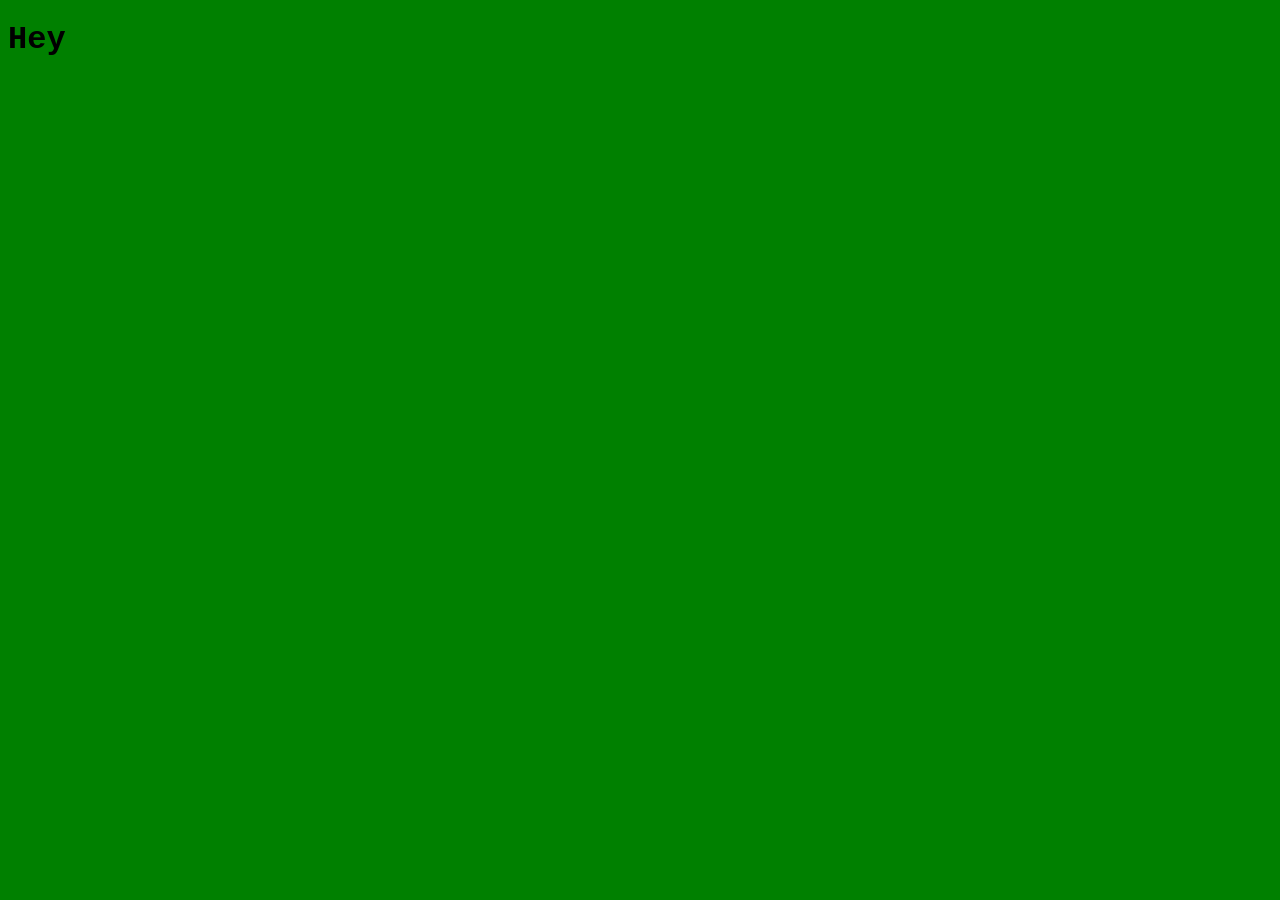
==== index.html @ ed5b6b05 "Project created" ====
<!DOCTYPE html>
<html lang="en">
<head>
	<meta charset="UTF-8">
	<meta name="viewport" content="width=device-width, initial-scale=1.0">
	<title>Harith</title>
	<link rel="stylesheet" href="style.css">
</head>
<body>
	<h1>Hey</h1>
</body>
</html>
---- style.css ----
body{
	font-family: 'Courier New', Courier, monospace;
	background-color: green;
}
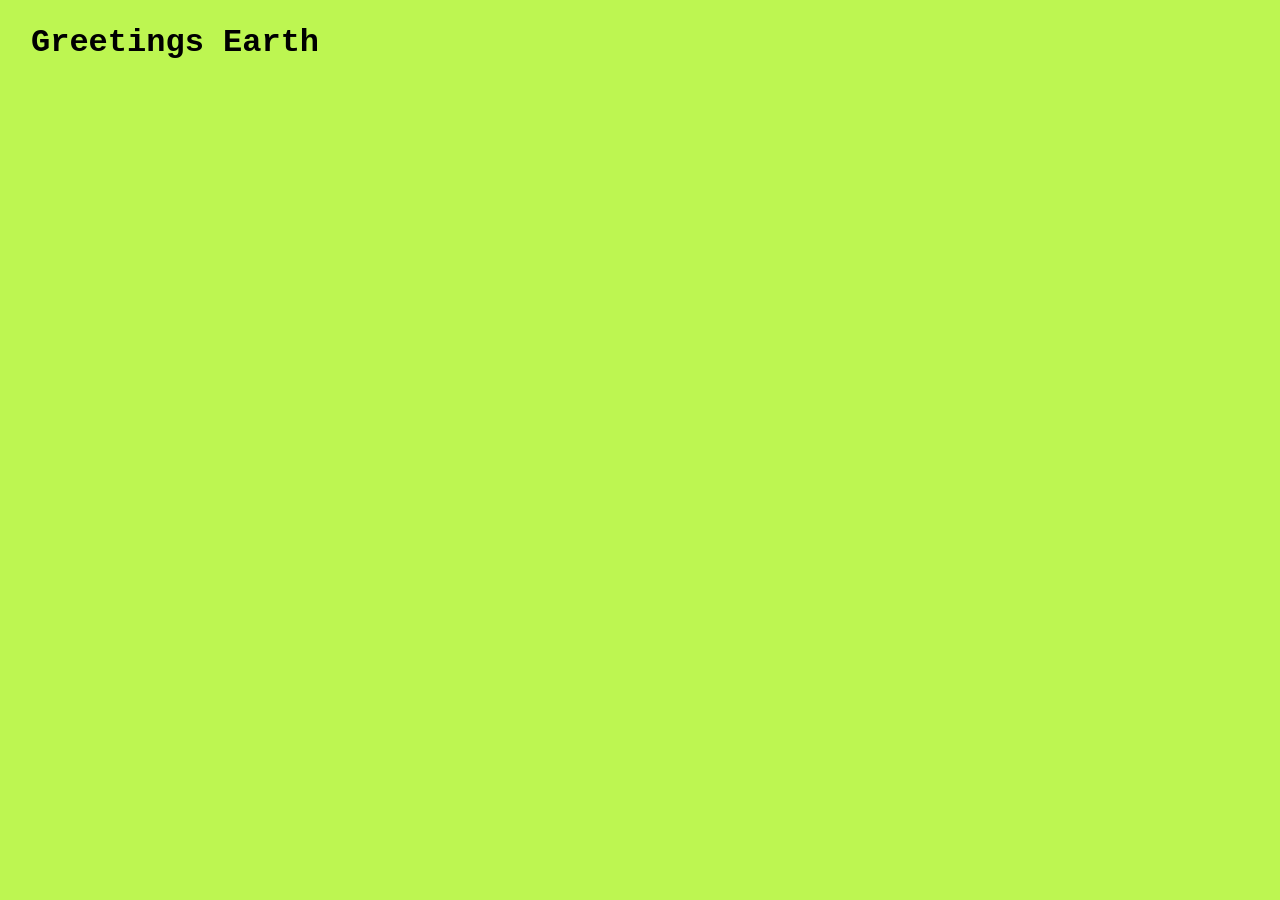
==== commit 01466581: "Circles.js added" ====
--- a/index.html
+++ b/index.html
@@ -5,8 +5,12 @@
 	<meta name="viewport" content="width=device-width, initial-scale=1.0">
 	<title>Harith</title>
 	<link rel="stylesheet" href="style.css">
+	<script src="p5.js"></script>
+
 </head>
 <body>
-	<h1>Hey</h1>
+	<h1>⠀Greetings Earth⠀</h1>
+	<script src="circles.js"></script>
+	
 </body>
 </html>
--- a/style.css
+++ b/style.css
@@ -1,4 +1,4 @@
 body{
 	font-family: 'Courier New', Courier, monospace;
-	background-color: green;
+	background-color: rgb(189, 246, 81);
 }
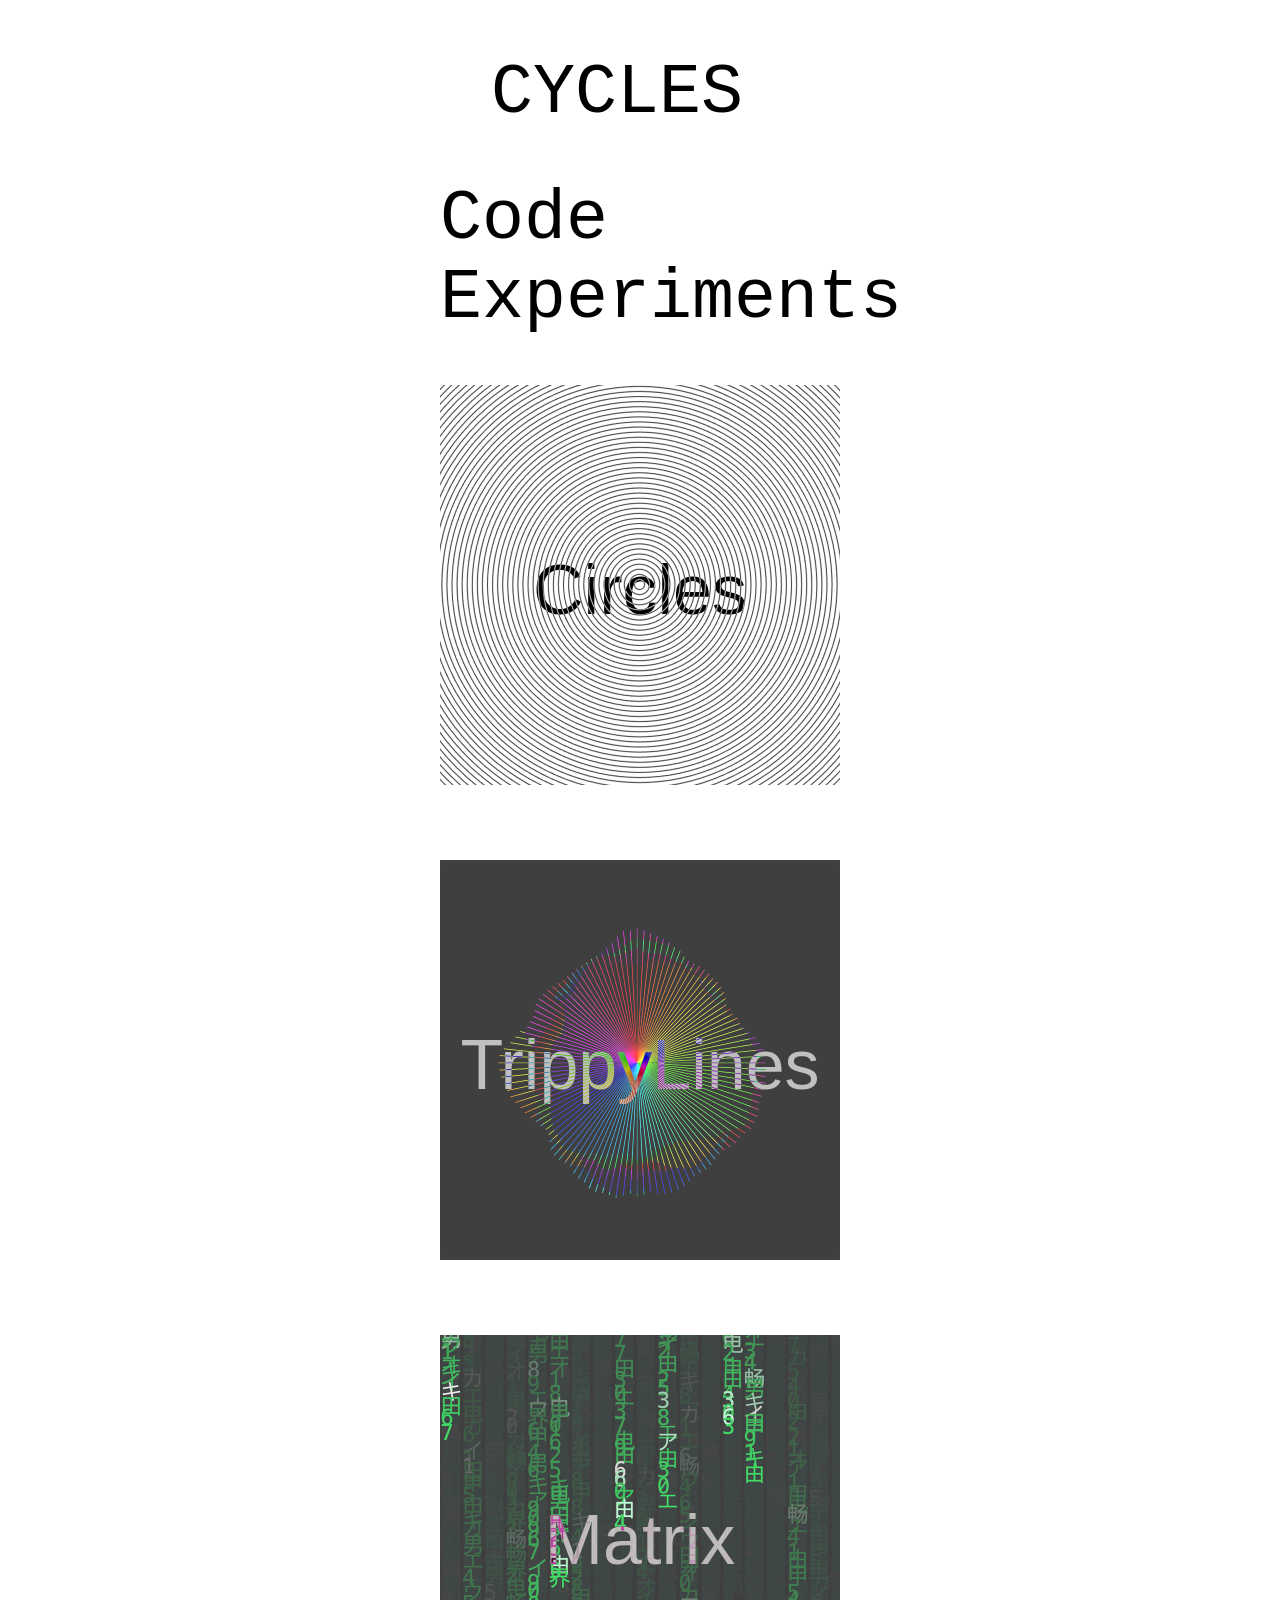
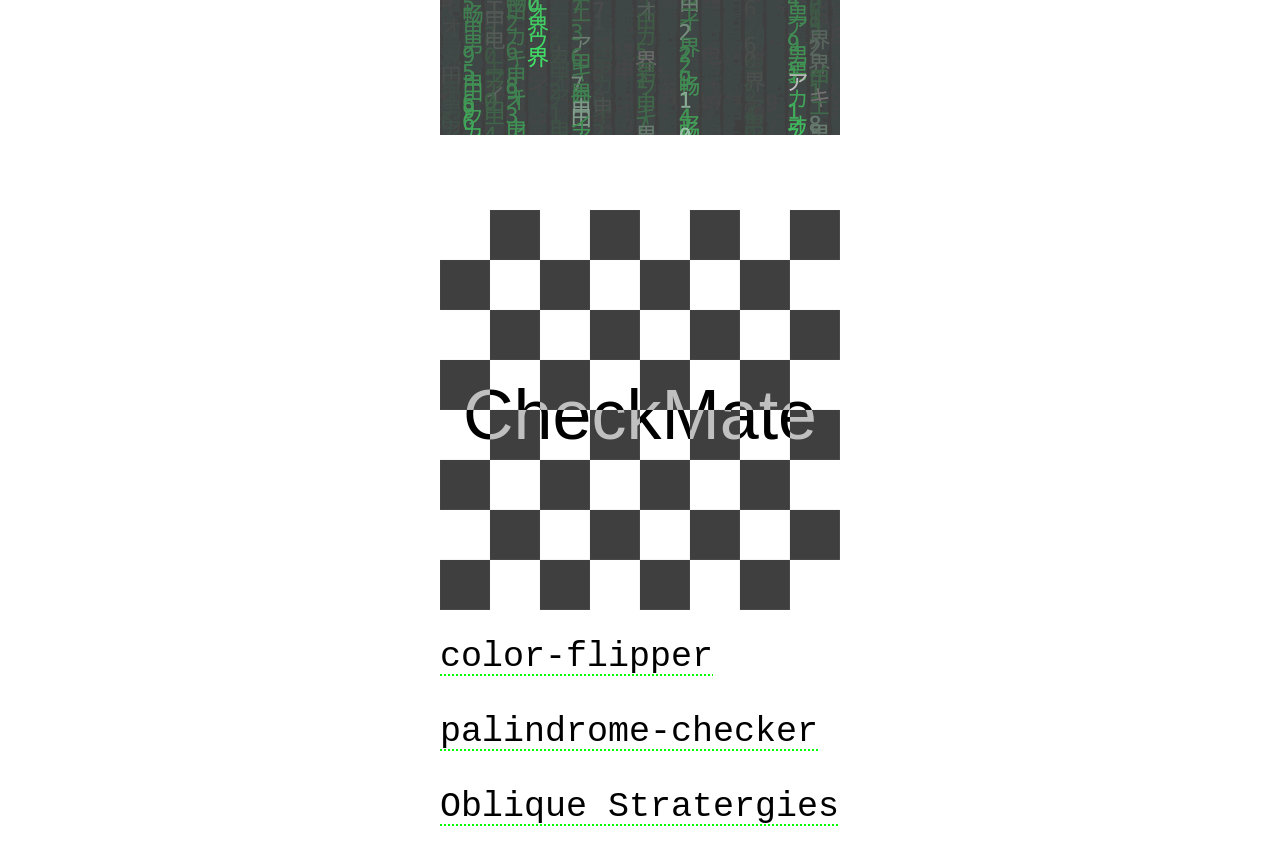
==== commit b3b9603b: "Travail bcp" ====
--- a/index.html
+++ b/index.html
@@ -9,8 +9,82 @@
 
 </head>
 <body>
-	<h1>⠀Greetings Earth⠀</h1>
-	<script src="circles.js"></script>
+	<h1>⠀CYCLES⠀</h1>
 	
+	<h1>Code Experiments</h1>
+
+    <div class="gallery">
+        
+        <a href="circles.html">
+			<div class="card">
+            <img src="circles.png" alt="">
+			<h1>Circles</h1>
+			</div>
+        </a>
+
+		<a href="trippylines.html">
+			<div class="card">
+			<img src="trippylines.png" alt="">
+			<h1>TrippyLines</h1>
+			</div>
+			
+		</a>
+
+
+		<a href="MatrixChine.html">
+			<div class="card">
+			<img src="MatrixChine.png" alt="">
+			<h1>Matrix</h1>
+			</div>
+		</a>
+
+        <a href="checkers.html">
+			<div class="card">
+			<img src="checkers.png" alt="">
+				<h1>CheckMate</h1>
+			</div>
+		</a>
+       
+    </div>
+
+
+    <div class="lb" id="lb" aria-hidden="true">
+        <button type="button" aria-label="Fermer">×</button>
+        <iframe allow="camera; microphone; autoplay"></iframe>
+    </div>
+    <style>
+        .lb { position: fixed; inset: 0; background: rgba(0,0,0,.85); display: none; z-index: 9999; }
+        .lb.open { display: block; }
+        .lb iframe { position: absolute; top: 5vh; left: 5vw; width: 90vw; height: 90vh; border: 0; background: #fff; }
+        .lb button { z-index: 99; position: absolute; top: 1rem; right: 1rem; width: 3rem; height: 3rem; font-size: 1.5rem; background: #fff; border: 0; cursor: pointer; }
+    </style>
+    <script>
+        function makeLightbox(){
+            const lb = document.getElementById('lb');
+            const frame = lb.querySelector('iframe');
+            const close = lb.querySelector('button');
+        
+            const open = url => { frame.src = url; lb.classList.add('open'); lb.setAttribute('aria-hidden', 'false'); };
+            const shut = () => { frame.src = 'about:blank'; lb.classList.remove('open'); lb.setAttribute('aria-hidden', 'true'); };
+        
+            document.querySelectorAll('.gallery a').forEach(a => {
+            a.addEventListener('click', e => { e.preventDefault(); open(a.href); });
+            });
+            close.addEventListener('click', shut);
+            lb.addEventListener('click', e => { if (e.target === lb) shut(); });
+            document.addEventListener('keydown', e => { if (e.key === 'Escape' && lb.classList.contains('open')) shut(); });
+        }
+        makeLightbox();
+    </script>
+	
+	
+	<nav>
+		<ul> <a href="color-flipper.html"> color-flipper </a></ul>
+		<ul><a href="palindrome-checker.html"> palindrome-checker </a></ul>
+		<ul><a href="oblique-stratergies.html"> Oblique Stratergies </a></ul>
+
+	</nav>
+
+
 </body>
 </html>
--- a/style.css
+++ b/style.css
@@ -1,4 +1,63 @@
 body{
 	font-family: 'Courier New', Courier, monospace;
-	background-color: rgb(189, 246, 81);
+	background-color: rgb(255, 255, 255);
+	max-width: 400px;
+	margin: auto;
+	font-size: 35px;
+}
+* {font-weight: inherit;}
+
+
+/* Navigation */
+nav ul { list-style-type: none; padding: 0;}
+nav ul { margin-top: 1rem;}
+
+a { color: inherit;}
+
+a {
+  text-decoration-style: dotted;
+  text-decoration-thickness: 2px;
+  text-decoration-color: rgb(0, 255, 0);
+  text-decoration-skip-ink: none;
+  text-underline-offset: 0.25em;
+  display: inline-block;
+  transition: transform 0.2s ease, opacity 0.2s ease, color 0.2s ease;
+}
+
+
+img { max-width:  100%; opacity: 75%; 
+}
+a:hover {
+	background: rgb(139, 169, 199);
+	color: aliceblue;
+	transform: scale(1.05);
+}
+
+a:hover img {
+	opacity: 1;
+}
+.gallery {
+display: grid;
+gap: 4rem;
+grid-template-columns: repeat(auto-fill, minmax(min(15rem, 100%), 1fr));
+grid-auto-rows: 1fr;
+}
+
+.card {
+    position: relative;
+}
+
+.card h1 {
+	font-family: Arial, Helvetica, sans-serif;
+	font-size: 70px;
+    position: absolute;
+    top: 50%;
+    left: 50%;
+    margin: 0;
+    color: rgb(255, 255, 255);
+	mix-blend-mode: difference;
+
+	
+	transform: translate(-50%, -50%); 
+
 }
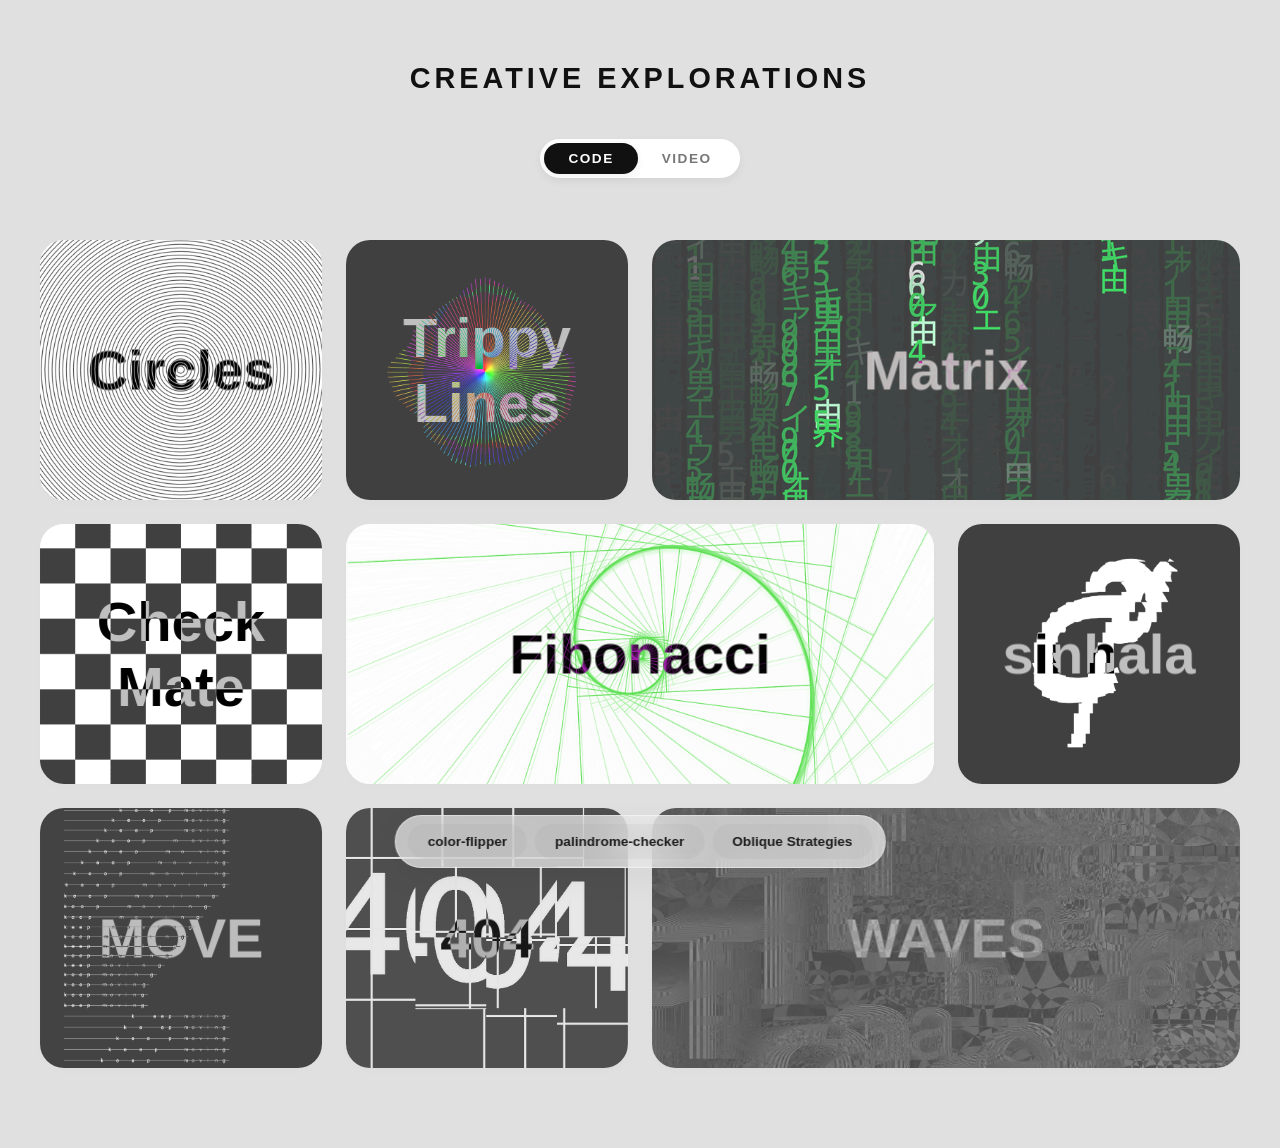
==== commit 3389c561: "Updated Mis en page genral Page Video" ====
--- a/index.html
+++ b/index.html
@@ -1,64 +1,104 @@
 <!DOCTYPE html>
 <html lang="en">
 <head>
-	<meta charset="UTF-8">
-	<meta name="viewport" content="width=device-width, initial-scale=1.0">
-	<title>Harith</title>
-	<link rel="stylesheet" href="style.css">
-	<script src="p5.js"></script>
-
+    <meta charset="UTF-8">
+    <meta name="viewport" content="width=device-width, initial-scale=1.0">
+    <title>Harith</title>
+    <link rel="stylesheet" href="style.css">
+    <script src="p5.js"></script>
 </head>
 <body>
-	<h1>⠀CYCLES⠀</h1>
-	
-	<h1>Code Experiments</h1>
+
+<header class="site-header">
+    <h1 class="main-title">CREATIVE EXPLORATIONS</h1>
+    
+    <div class="toggle-switch">
+        <a href="index.html" class="toggle-btn active">CODE</a>
+        <a href="video.html" class="toggle-btn">VIDEO</a>
+    </div>
+</header>
 
     <div class="gallery">
         
         <a href="circles.html">
-			<div class="card">
-            <img src="circles.png" alt="">
-			<h1>Circles</h1>
-			</div>
+            <div class="card">
+                <img src="circles.png" alt="">
+                <h1>Circles</h1>
+            </div>
         </a>
 
-		<a href="trippylines.html">
-			<div class="card">
-			<img src="trippylines.png" alt="">
-			<h1>TrippyLines</h1>
-			</div>
-			
-		</a>
+        <a href="trippylines.html">
+            <div class="card">
+                <img src="trippylines.png" alt="">
+                <h1>Trippy<br>Lines</h1> 
+            </div>
+        </a>
 
-
-		<a href="MatrixChine.html">
-			<div class="card">
-			<img src="MatrixChine.png" alt="">
-			<h1>Matrix</h1>
-			</div>
-		</a>
+        <a href="MatrixChine.html" class="wide">
+            <div class="card">
+                <img src="MatrixChine.png" alt="">
+                <h1>Matrix</h1>
+            </div>
+        </a>
 
         <a href="checkers.html">
-			<div class="card">
-			<img src="checkers.png" alt="">
-				<h1>CheckMate</h1>
-			</div>
-		</a>
-       
+            <div class="card">
+                <img src="checkers.png" alt="">
+                <h1>Check<br>Mate</h1>
+            </div>
+        </a>
+
+        <a href="fibonacci.html" class="wide">
+            <div class="card">
+                <img src="fibonacci.png" alt="">
+                <h1>Fibonacci</h1>
+            </div>
+        </a>
+        
+        <a href="Sinhala.html">
+            <div class="card">
+                <img src="Sinhala.png" alt="">
+                <h1>sinhala</h1>
+            </div>
+        </a>
+        
+        <a href="moving.html">
+            <div class="card">
+                <img src="moving.png" alt="">
+                <h1>MOVE</h1>
+            </div>
+        </a>
+        
+        <a href="404.html">
+            <div class="card">
+                <img src="404.png" alt="">
+                <h1>404</h1>
+            </div>
+        </a>
+ 
+        <a href="traces.html" class="wide">
+            <div class="card">
+                <img src="traces.png" alt="">
+                <h1>WAVES</h1>
+            </div>
+        </a>
     </div>
-
 
     <div class="lb" id="lb" aria-hidden="true">
         <button type="button" aria-label="Fermer">×</button>
         <iframe allow="camera; microphone; autoplay"></iframe>
     </div>
-    <style>
-        .lb { position: fixed; inset: 0; background: rgba(0,0,0,.85); display: none; z-index: 9999; }
-        .lb.open { display: block; }
-        .lb iframe { position: absolute; top: 5vh; left: 5vw; width: 90vw; height: 90vh; border: 0; background: #fff; }
-        .lb button { z-index: 99; position: absolute; top: 1rem; right: 1rem; width: 3rem; height: 3rem; font-size: 1.5rem; background: #fff; border: 0; cursor: pointer; }
-    </style>
+
+    <nav class="glass-dock">
+        <ul>
+            <li><a href="color-flipper.html">color-flipper</a></li>
+            <li><a href="palindrome-checker.html">palindrome-checker</a></li>
+            <li><a href="oblique-stratergies.html">Oblique Strategies</a></li>
+        </ul>
+    </nav>
+
     <script>
+        // Lightbox Core Engine
         function makeLightbox(){
             const lb = document.getElementById('lb');
             const frame = lb.querySelector('iframe');
@@ -68,23 +108,25 @@
             const shut = () => { frame.src = 'about:blank'; lb.classList.remove('open'); lb.setAttribute('aria-hidden', 'true'); };
         
             document.querySelectorAll('.gallery a').forEach(a => {
-            a.addEventListener('click', e => { e.preventDefault(); open(a.href); });
+                a.addEventListener('click', e => { 
+                    e.preventDefault(); 
+                    open(a.getAttribute('href')); 
+                });
             });
             close.addEventListener('click', shut);
             lb.addEventListener('click', e => { if (e.target === lb) shut(); });
             document.addEventListener('keydown', e => { if (e.key === 'Escape' && lb.classList.contains('open')) shut(); });
         }
         makeLightbox();
+
+        // Top Switch Controls Engine
+        const toggleButtons = document.querySelectorAll('.toggle-btn');
+        toggleButtons.forEach(btn => {
+            btn.addEventListener('click', () => {
+                toggleButtons.forEach(b => b.classList.remove('active'));
+                btn.classList.add('active');
+            });
+        });
     </script>
-	
-	
-	<nav>
-		<ul> <a href="color-flipper.html"> color-flipper </a></ul>
-		<ul><a href="palindrome-checker.html"> palindrome-checker </a></ul>
-		<ul><a href="oblique-stratergies.html"> Oblique Stratergies </a></ul>
-
-	</nav>
-
-
 </body>
 </html>
--- a/style.css
+++ b/style.css
@@ -1,63 +1,518 @@
-body{
-	font-family: 'Courier New', Courier, monospace;
-	background-color: rgb(255, 255, 255);
-	max-width: 400px;
-	margin: auto;
-	font-size: 35px;
-}
-* {font-weight: inherit;}
-
-
-/* Navigation */
-nav ul { list-style-type: none; padding: 0;}
-nav ul { margin-top: 1rem;}
-
-a { color: inherit;}
-
-a {
-  text-decoration-style: dotted;
-  text-decoration-thickness: 2px;
-  text-decoration-color: rgb(0, 255, 0);
-  text-decoration-skip-ink: none;
-  text-underline-offset: 0.25em;
-  display: inline-block;
-  transition: transform 0.2s ease, opacity 0.2s ease, color 0.2s ease;
-}
-
-
-img { max-width:  100%; opacity: 75%; 
-}
-a:hover {
-	background: rgb(139, 169, 199);
-	color: aliceblue;
-	transform: scale(1.05);
-}
-
-a:hover img {
-	opacity: 1;
-}
+/* ==========================================
+   1. GLOBAL RESET & LAYOUT ALIGNMENT 
+   ========================================== */
+* {
+    box-sizing: border-box;
+    font-weight: inherit;
+    margin: 0;
+    padding: 0;
+}
+
+body {
+    font-family: 'Space Grotesk', sans-serif;
+    font-weight: bold;
+    background-color: #f5f5f7; 
+    color: #1a1a1a;
+    min-height: 100vh;
+    display: flex;
+    flex-direction: column;
+    align-items: center;
+    padding: 40px 20px 140px 20px; /* Generous bottom padding to clear the fixed dock */
+}
+
+/* 
+   2. SITE HEADERS */
+.site-header {
+    text-align: center;
+    margin-bottom: 2rem;
+    display: flex;
+    flex-direction: column;
+    align-items: center;
+    gap: 1.5rem;
+    margin-top: 2rem;
+}
+
+.main-title {
+    font-size: 2rem;
+    font-weight: 700;
+    letter-spacing: -0.015em;
+    color: #1d1d1f;
+}
+
+.toggle-switch {
+    display: inline-flex;
+    background: rgba(0, 0, 0, 0.05);
+    border-radius: 30px;
+    padding: 3px;
+    backdrop-filter: blur(20px);
+    -webkit-backdrop-filter: blur(20px);
+}
+
+.toggle-btn {
+    font-family: inherit;
+    font-size: 0.85rem;
+    font-weight: 600;
+    letter-spacing: 0.03em;
+    padding: 6px 24px;
+    border-radius: 27px;
+    border: none;
+    background: transparent;
+    color: #86868b;
+    cursor: pointer;
+    transition: all 0.2s ease;
+}
+
+.toggle-btn.active {
+    background: #ffffff;
+    color: #1d1d1f;
+    box-shadow: 0px 3px 8px rgba(0, 0, 0, 0.06);
+}
+
+/* 3. PROFESSIONAL SHOWCASE GRID */
+
 .gallery {
-display: grid;
-gap: 4rem;
-grid-template-columns: repeat(auto-fill, minmax(min(15rem, 100%), 1fr));
-grid-auto-rows: 1fr;
-}
-
-.card {
-    position: relative;
+    display: grid;
+    grid-template-columns: repeat(4, 1fr); 
+    grid-auto-rows: 260px;
+    gap: 1.5rem;
+    
+    max-width: 1200px;
+    width: calc(100% - 40px); 
+    margin: 0 auto 5rem auto; 
+    box-sizing: border-box; 
+}
+
+
+.gallery a {
+    text-decoration: none !important;
+    color: inherit !important;
+    padding: 0 !important;
+    border-radius: 0 !important;
+    display: block !important;
+    height: 100% !important;
+    transition: none !important;
+}
+
+.gallery a:hover {
+    background: transparent !important;
+    transform: none !important;
+}
+
+/* Bento Box Column Modifiers */
+.gallery a.wide {
+    grid-column: span 2; /* Tells wide elements to extend across 2 columns */
+}
+
+/* --- RESPONSIVE BREAKPOINTS --- */
+@media (max-width: 1024px) {
+    .gallery { 
+        grid-template-columns: repeat(2, 1fr); /* Simplifies to 2 columns on tablets */
+        grid-auto-rows: 240px;
+    }
+}
+
+@media (max-width: 680px) {
+    .gallery { 
+        grid-template-columns: 1fr; /* Stack everything flat on mobile screens */
+        grid-auto-rows: 220px;
+        gap: 1rem;
+    }
+    .gallery a.wide {
+        grid-column: span 1; /* Stops wide cards from overflowing screen edge */
+    }
+}
+
+/* --- CARD GRAPHICAL STYLES --- */
+.card { 
+    background: #ffffff;
+    border-radius: 24px; /* Slightly increased to match look of your Figma file */
+    overflow: hidden;
+    position: relative; 
+    width: 100%;
+    height: 100%; /* Fills layout slot dimensions perfectly instead of forcing 1:1 ratio */
+    box-shadow: 0 4px 12px rgba(0, 0, 0, 0.01);
+    display: flex;
+    align-items: center;
+    justify-content: center;
+    transition: transform 0.4s cubic-bezier(0.16, 1, 0.3, 1), box-shadow 0.4s ease;
+}
+
+.card:hover {
+    transform: scale(1.02);
+    box-shadow: 0 12px 30px rgba(0, 0, 0, 0.08);
+}
+
+.card img {
+    width: 100%;
+    height: 100%;
+    object-fit: cover;
+    position: absolute;
+    top: 0;
+    left: 0;
+    z-index: 1;
+    max-width: 100%; 
+    opacity: 75%; 
+    transition: opacity 0.2s ease;
+    pointer-events: none;
+}
+
+.card:hover img { 
+    opacity: 1; 
 }
 
 .card h1 {
-	font-family: Arial, Helvetica, sans-serif;
-	font-size: 70px;
+    font-family: Arial, Helvetica, sans-serif !important;
+    font-size: 3.5rem !important; /* Slightly optimized to prevent text clippings on square cards */
+    font-weight: 700 !important;
     position: absolute;
     top: 50%;
     left: 50%;
     margin: 0;
     color: rgb(255, 255, 255);
-	mix-blend-mode: difference;
-
-	
-	transform: translate(-50%, -50%); 
-
+    mix-blend-mode: difference;
+    transform: translate(-50%, -50%); 
+    z-index: 2;
+    text-align: center;
+    width: 90%;
+    pointer-events: none;
+    letter-spacing: normal;
+}
+
+/* ==========================================
+   4. PREMIUM FLOATING GLASSMORPHIC DOCK
+   ========================================== */
+.glass-dock {
+    position: fixed;
+    bottom: 2rem;
+    left: 50%;
+    transform: translateX(-50%);
+    background: rgba(255, 255, 255, 0.65);
+    backdrop-filter: blur(24px);
+    -webkit-backdrop-filter: blur(24px);
+    border: 1px solid rgba(255, 255, 255, 0.4);
+    padding: 8px 12px;
+    border-radius: 40px;
+    box-shadow: 0 10px 35px rgba(0, 0, 0, 0.05);
+    z-index: 1000;
+    width: max-content;
+    max-width: 95vw;
+}
+
+.glass-dock ul { 
+    list-style-type: none; 
+    display: flex;
+    gap: 8px;
+    margin: 0;
+    padding: 0;
+}
+
+.glass-dock a { 
+    font-family: inherit !important;
+    font-size: 0.85rem !important;
+    font-weight: 600 !important;
+    color: #1d1d1f !important;
+    text-decoration: none !important;
+    display: inline-block !important;
+    padding: 10px 20px !important;
+    border-radius: 30px !important;
+    background: rgba(0, 0, 0, 0.03) !important;
+    transition: all 0.2s ease !important;
+    white-space: nowrap;
+}
+
+.glass-dock a:hover {
+    background: rgba(0, 0, 0, 0.08) !important;
+    color: #000000 !important;
+    transform: translateY(-1px) !important;
+}
+
+/* ==========================================
+   5. UNTOUCHED COMPONENT INTERFACE FOR APPS
+   ========================================== */
+#UI {
+    background-color: #ffffff; 
+    width: 100%;
+    max-width: 460px; 
+    padding: 32px;
+    border-radius: 16px;
+    box-shadow: 0 10px 25px rgba(0, 0, 0, 0.05); 
+    display: flex;
+    flex-direction: column;
+    gap: 16px;
+}
+
+#Strategy {
+    font-size: clamp(1rem, 4vw, 12rem);
+    font-weight: 400;
+    width: 25ch;
+    aspect-ratio: 16/9;
+    padding: 3rem;
+    background-color: rgb(208, 233, 255);
+    border: 2px solid #7dbdd8;
+    border-radius: 3rem;
+    box-shadow: 0.2rem 0.3rem 1rem #6f86d2;
+}
+
+#InputString {
+    font-family: inherit;
+    font-size: 1.1rem;
+    padding: 14px;
+    border: 2px solid #e2e8f0;
+    border-radius: 8px;
+    outline: none;
+    transition: border-color 0.2s ease;
+    width: 100%;
+}
+
+#InputString:focus {
+    border-color: #8be58b; 
+}
+
+#theButton {
+    font-family: inherit;
+    font-size: 1.1rem;
+    font-weight: bold;
+    background-color: #1a1a1a;
+    color: #ffffff;
+    padding: 14px;
+    border: none;
+    border-radius: 8px;
+    cursor: pointer;
+    transition: background-color 0.2s ease, transform 0.1s ease;
+}
+
+#theButton:hover {
+    background-color: #333333;
+    transform: translateY(-1px);
+}
+
+#theButton:active {
+    transform: translateY(1px);
+}
+
+#feedback {
+    font-size: 1rem;
+    text-align: center;
+    padding-top: 8px;
+    color: #4a5568;
+    word-break: break-all; 
+}
+
+/*  6. LIGHTBOX MODAL CORE WINDOW */
+.lb { 
+    position: fixed; 
+    inset: 0; 
+    background: rgba(0,0,0,.85); 
+    display: none; 
+    z-index: 9999; 
+}
+
+.lb.open { 
+    display: block; 
+}
+
+.lb iframe { 
+    position: absolute; 
+    top: 5vh; 
+    left: 5vw; 
+    width: 90vw; 
+    height: 90vh; 
+    border: 0; 
+    background: #fff; 
+    border-radius: 16px;
+}
+
+.lb button { 
+    z-index: 99; 
+    position: absolute; 
+    top: 1rem; 
+    right: 1rem; 
+    width: 3rem; 
+    height: 3rem; 
+    font-size: 1.5rem; 
+    background: #fff; 
+    border: 0; 
+    cursor: pointer; 
+    border-radius: 50%;
+}
+
+
+/*  6. TOGGLE BUTTON VIDEO - CODE */
+
+.toggle-btn {
+    display: inline-block;
+    text-decoration: none; 
+    color: inherit; 
+}
+
+/*  7. PAGE VIDEO */
+
+/* Global Reset and Font Assignment */
+body {
+    margin: 0;
+    padding: 0;
+    background-color: #e0e0e0; 
+    font-family: 'Space Grotesk', sans-serif;
+}
+
+/* --- HEADER & NAVIGATION STYLES --- */
+.site-header {
+    display: flex;
+    flex-direction: column;
+    align-items: center;
+    padding: 30px 20px;
+    background-color: transparent;
+}
+
+.main-title {
+    font-size: 1.8rem;
+    font-weight: 700; /* Bold */
+    letter-spacing: 4px;
+    margin: 0 0 20px 0;
+    color: #111111;
+}
+
+.toggle-switch {
+    display: flex;
+    background-color: #ffffff;
+    padding: 4px;
+    border-radius: 30px;
+    box-shadow: 0 4px 10px rgba(0, 0, 0, 0.05);
+}
+
+.toggle-btn {
+    display: inline-block;
+    padding: 8px 24px;
+    font-size: 0.85rem;
+    font-weight: 700;
+    letter-spacing: 1.5px;
+    text-decoration: none;
+    color: #777777;
+    border-radius: 20px;
+    transition: all 0.3s ease;
+}
+
+.toggle-btn:hover {
+    color: #111111;
+}
+
+.toggle-btn.active {
+    background-color: #111111;
+    color: #ffffff;
+}
+
+
+/* --- VIDEO SLIDESHOW STYLES --- */
+.slideshow-section {
+    display: flex;
+    flex-direction: column;
+    align-items: center;
+    justify-content: center;
+    width: 100%;
+    max-width: 950px;
+    margin: 20px auto 60px auto;
+    padding: 0 20px;
+    box-sizing: border-box;
+}
+
+.slider-frame {
+    position: relative;
+    width: 100%;
+    aspect-ratio: 16 / 9;
+    background-color: #000000;
+    overflow: hidden;
+    border: 3px solid #3b82f6; /* Blue blueprint frame */
+    box-shadow: 0 25px 60px rgba(0, 0, 0, 0.25);
+    cursor: pointer;
+}
+
+.slide {
+    position: absolute;
+    top: 0;
+    left: 0;
+    width: 100%;
+    height: 100%;
+    opacity: 0;
+    visibility: hidden;
+    transition: opacity 0.5s ease-in-out, visibility 0.5s ease-in-out;
+    z-index: 1;
+}
+
+.slide.active {
+    opacity: 1;
+    visibility: visible;
+    z-index: 2;
+}
+
+.slide video {
+    width: 100%;
+    height: 100%;
+    object-fit: cover;
+}
+
+/* Linear dark mask overlaying the video track */
+.dark-overlay {
+    position: absolute;
+    top: 0;
+    left: 0;
+    width: 100%;
+    height: 100%;
+    background: linear-gradient(90deg, rgba(0,0,0,0.85) 0%, rgba(0,0,0,0.4) 50%, rgba(0,0,0,0) 100%);
+    pointer-events: none; /* Passes click events through to parent slide frame */
+    z-index: 3;
+}
+
+/* Text Position Block */
+.slide-content {
+    position: absolute;
+    top: 50%;
+    left: 6%;
+    transform: translateY(-50%);
+    max-width: 50%;
+    color: #ffffff;
+    pointer-events: none; /* Prevents text elements from blocking fullscreen interactions */
+    z-index: 4;
+}
+
+.slide-title {
+    font-size: 3.8rem;
+    font-weight: 700; /* Bold */
+    margin: 0 0 10px 0;
+    letter-spacing: 2px;
+}
+
+.slide-desc {
+    font-size: 0.95rem;
+    font-weight: 400; /* Regular */
+    line-height: 1.6;
+    letter-spacing: 0.5px;
+    opacity: 0.9;
+    text-transform: uppercase; /* Converts your French input to uppercase matching the mockup layout */
+}
+
+/* Navigation System Controls */
+.slider-controls {
+    display: flex;
+    gap: 80px;
+    margin-top: 25px;
+}
+
+.control-btn {
+    background: none;
+    border: none;
+    color: #555555; 
+    font-size: 2.8rem;
+    cursor: pointer;
+    transition: color 0.2s ease, transform 0.2s ease;
+    padding: 5px 15px;
+    font-family: sans-serif;
+}
+
+.control-btn:hover {
+    color: #000000;
+    transform: scale(1.15);
+}
+
+.control-btn:active {
+    transform: scale(0.95);
 }
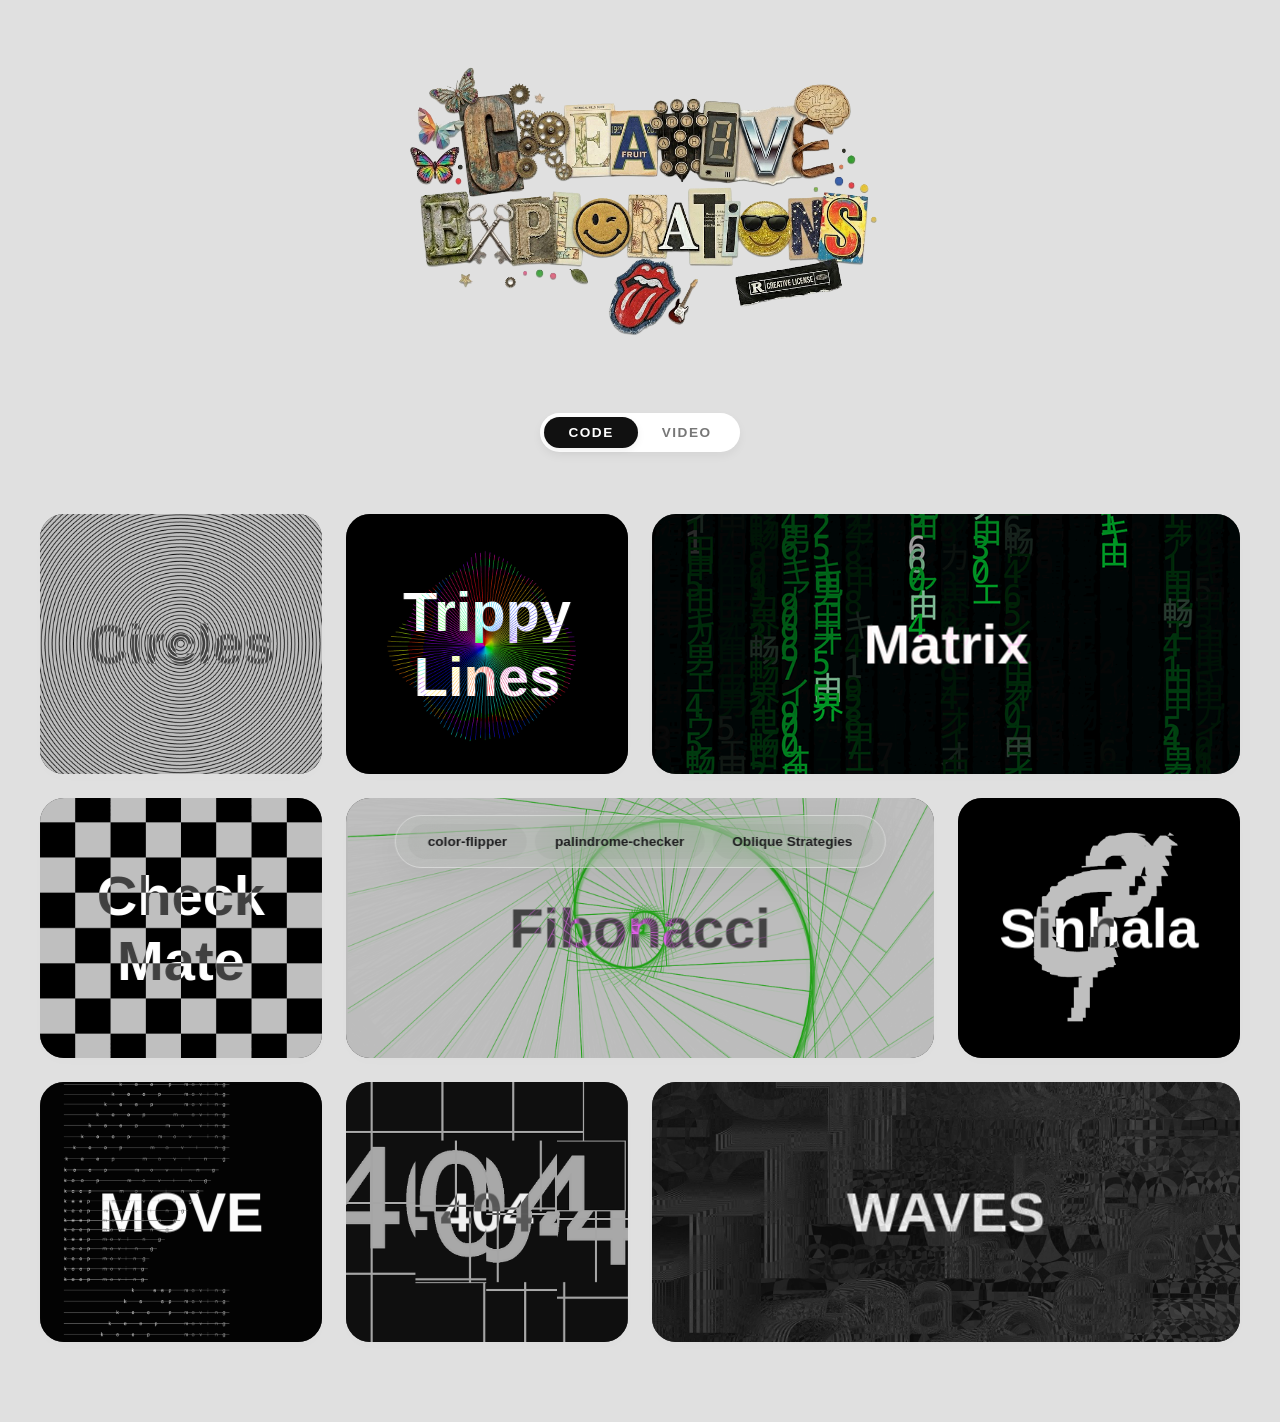
==== commit 587d69d9: "Finalisation of the project Fine tuning and final touches" ====
--- a/index.html
+++ b/index.html
@@ -10,7 +10,10 @@
 <body>
 
 <header class="site-header">
-    <h1 class="main-title">CREATIVE EXPLORATIONS</h1>
+  <h1 class="main-title">
+        <img src="site-logo.png" alt="Creative Explorations Logo" class="site-logo">
+    </h1>
+    
     
     <div class="toggle-switch">
         <a href="index.html" class="toggle-btn active">CODE</a>
@@ -58,7 +61,7 @@
         <a href="Sinhala.html">
             <div class="card">
                 <img src="Sinhala.png" alt="">
-                <h1>sinhala</h1>
+                <h1>Sinhala</h1>
             </div>
         </a>
         
--- a/style.css
+++ b/style.css
@@ -1,6 +1,4 @@
-/* ==========================================
-   1. GLOBAL RESET & LAYOUT ALIGNMENT 
-   ========================================== */
+/*  GLOBAL */
 * {
     box-sizing: border-box;
     font-weight: inherit;
@@ -17,11 +15,10 @@
     display: flex;
     flex-direction: column;
     align-items: center;
-    padding: 40px 20px 140px 20px; /* Generous bottom padding to clear the fixed dock */
-}
-
-/* 
-   2. SITE HEADERS */
+    padding: 40px 20px 140px 20px; 
+}
+
+/* SITE HEADERS */
 .site-header {
     text-align: center;
     margin-bottom: 2rem;
@@ -68,7 +65,12 @@
     box-shadow: 0px 3px 8px rgba(0, 0, 0, 0.06);
 }
 
-/* 3. PROFESSIONAL SHOWCASE GRID */
+.site-logo {
+    max-height: 300px; 
+    width: auto;      
+}
+
+/* 3. SHOWCASE GRID */
 
 .gallery {
     display: grid;
@@ -100,36 +102,36 @@
 
 /* Bento Box Column Modifiers */
 .gallery a.wide {
-    grid-column: span 2; /* Tells wide elements to extend across 2 columns */
-}
-
-/* --- RESPONSIVE BREAKPOINTS --- */
+    grid-column: span 2;
+}
+
+
 @media (max-width: 1024px) {
     .gallery { 
-        grid-template-columns: repeat(2, 1fr); /* Simplifies to 2 columns on tablets */
+        grid-template-columns: repeat(2, 1fr); 
         grid-auto-rows: 240px;
     }
 }
 
 @media (max-width: 680px) {
     .gallery { 
-        grid-template-columns: 1fr; /* Stack everything flat on mobile screens */
+        grid-template-columns: 1fr; 
         grid-auto-rows: 220px;
         gap: 1rem;
     }
     .gallery a.wide {
-        grid-column: span 1; /* Stops wide cards from overflowing screen edge */
+        grid-column: span 1; 
     }
 }
 
 /* --- CARD GRAPHICAL STYLES --- */
 .card { 
-    background: #ffffff;
-    border-radius: 24px; /* Slightly increased to match look of your Figma file */
+    background: #000000;
+    border-radius: 24px; 
     overflow: hidden;
     position: relative; 
     width: 100%;
-    height: 100%; /* Fills layout slot dimensions perfectly instead of forcing 1:1 ratio */
+    height: 100%; 
     box-shadow: 0 4px 12px rgba(0, 0, 0, 0.01);
     display: flex;
     align-items: center;
@@ -162,7 +164,7 @@
 
 .card h1 {
     font-family: Arial, Helvetica, sans-serif !important;
-    font-size: 3.5rem !important; /* Slightly optimized to prevent text clippings on square cards */
+    font-size: 3.5rem !important; 
     font-weight: 700 !important;
     position: absolute;
     top: 50%;
@@ -178,15 +180,13 @@
     letter-spacing: normal;
 }
 
-/* ==========================================
-   4. PREMIUM FLOATING GLASSMORPHIC DOCK
-   ========================================== */
+/* FLOATING DOCK */
 .glass-dock {
     position: fixed;
     bottom: 2rem;
     left: 50%;
     transform: translateX(-50%);
-    background: rgba(255, 255, 255, 0.65);
+    background: r ba(255, 255, 255, 0.65);
     backdrop-filter: blur(24px);
     -webkit-backdrop-filter: blur(24px);
     border: 1px solid rgba(255, 255, 255, 0.4);
@@ -226,9 +226,7 @@
     transform: translateY(-1px) !important;
 }
 
-/* ==========================================
-   5. UNTOUCHED COMPONENT INTERFACE FOR APPS
-   ========================================== */
+/* INTERFACE FOR APPS */
 #UI {
     background-color: #ffffff; 
     width: 100%;
@@ -337,7 +335,7 @@
 }
 
 
-/*  6. TOGGLE BUTTON VIDEO - CODE */
+/*  TOGGLE BUTTON VIDEO - CODE */
 
 .toggle-btn {
     display: inline-block;
@@ -345,9 +343,9 @@
     color: inherit; 
 }
 
-/*  7. PAGE VIDEO */
-
-/* Global Reset and Font Assignment */
+/*  PAGE VIDEO */
+
+/* Global */
 body {
     margin: 0;
     padding: 0;
@@ -366,7 +364,7 @@
 
 .main-title {
     font-size: 1.8rem;
-    font-weight: 700; /* Bold */
+    font-weight: 700; 
     letter-spacing: 4px;
     margin: 0 0 20px 0;
     color: #111111;
@@ -421,7 +419,7 @@
     aspect-ratio: 16 / 9;
     background-color: #000000;
     overflow: hidden;
-    border: 3px solid #3b82f6; /* Blue blueprint frame */
+    border: 3px solid #3b82f6; 
     box-shadow: 0 25px 60px rgba(0, 0, 0, 0.25);
     cursor: pointer;
 }
@@ -450,7 +448,7 @@
     object-fit: cover;
 }
 
-/* Linear dark mask overlaying the video track */
+/*  dark mask overlay */
 .dark-overlay {
     position: absolute;
     top: 0;
@@ -458,7 +456,7 @@
     width: 100%;
     height: 100%;
     background: linear-gradient(90deg, rgba(0,0,0,0.85) 0%, rgba(0,0,0,0.4) 50%, rgba(0,0,0,0) 100%);
-    pointer-events: none; /* Passes click events through to parent slide frame */
+    pointer-events: none; 
     z-index: 3;
 }
 
@@ -470,24 +468,24 @@
     transform: translateY(-50%);
     max-width: 50%;
     color: #ffffff;
-    pointer-events: none; /* Prevents text elements from blocking fullscreen interactions */
+    pointer-events: none
     z-index: 4;
 }
 
 .slide-title {
     font-size: 3.8rem;
-    font-weight: 700; /* Bold */
+    font-weight: 700; 
     margin: 0 0 10px 0;
     letter-spacing: 2px;
 }
 
 .slide-desc {
     font-size: 0.95rem;
-    font-weight: 400; /* Regular */
+    font-weight: 400; 
     line-height: 1.6;
     letter-spacing: 0.5px;
     opacity: 0.9;
-    text-transform: uppercase; /* Converts your French input to uppercase matching the mockup layout */
+    text-transform: uppercase;
 }
 
 /* Navigation System Controls */
